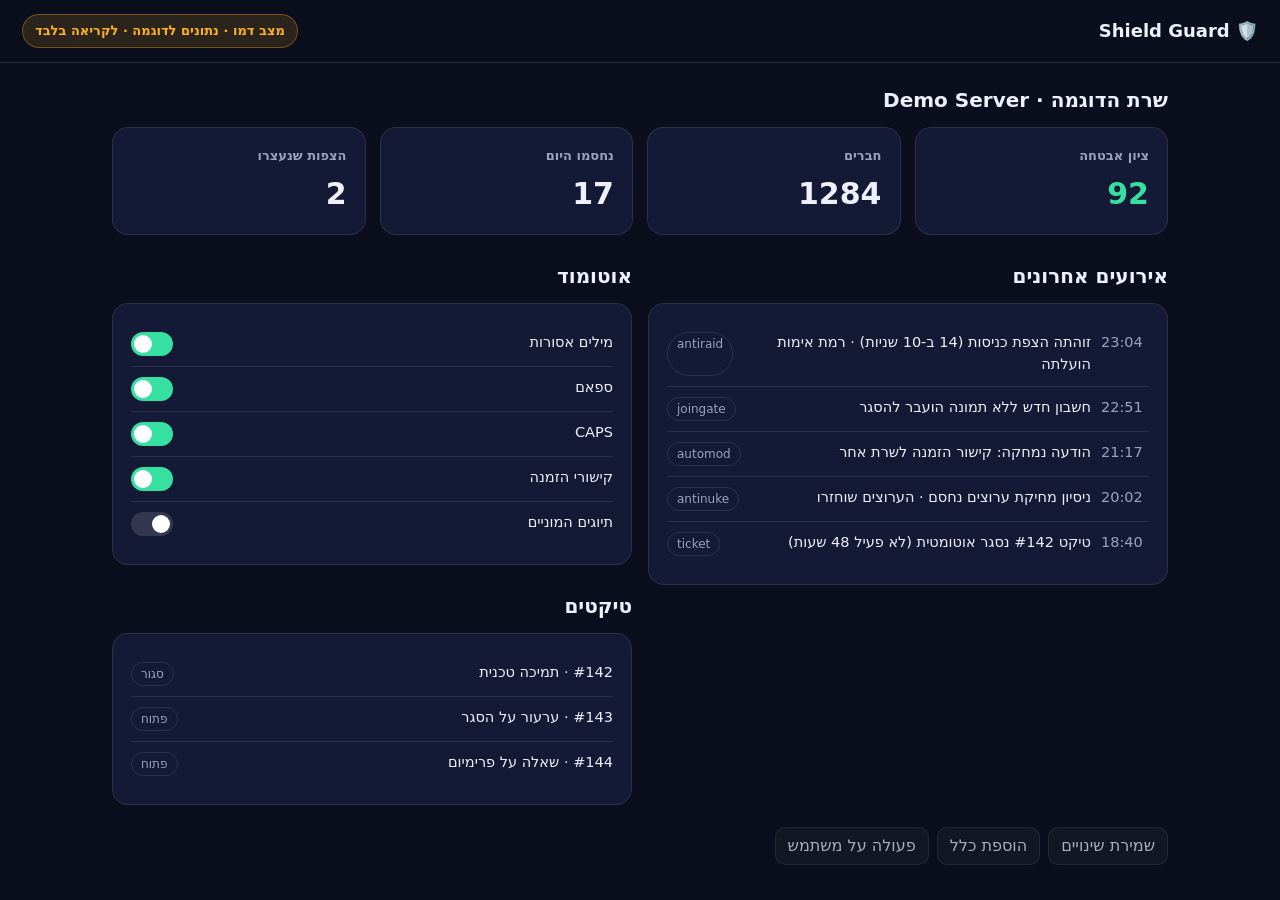
==== demo/index.html @ 6fbee2c7 "Add dashboard preview section and read-only encrypted demo Co-Authored-By: Claude Haiku 5.5 <noreply" ====
<!DOCTYPE html>
<html lang="he" dir="rtl">
<head>
<meta charset="utf-8">
<meta http-equiv="Content-Security-Policy" content="default-src 'none'; script-src 'self'; style-src 'self' 'unsafe-inline'; img-src 'self' data:; connect-src 'none'; base-uri 'none'; form-action 'none'; object-src 'none'">
<meta name="referrer" content="no-referrer">
<meta name="robots" content="noindex,nofollow">
<meta name="viewport" content="width=device-width, initial-scale=1">
<title>Shield Guard · דמו לקריאה בלבד</title>
<style>
:root{--bg:#0b0e1c;--card:#141935;--line:#ffffff1a;--text:#eef0fb;--muted:#9aa2bf;--accent:#6c7bff;--ok:#35e0a1;--warn:#ffb020;--bad:#ff5d7a}
*{box-sizing:border-box;margin:0}
body{background:var(--bg);color:var(--text);font-family:system-ui,"Segoe UI",Arial,sans-serif;line-height:1.5}
.top{display:flex;justify-content:space-between;align-items:center;padding:14px 22px;border-bottom:1px solid var(--line);gap:12px;flex-wrap:wrap}
.brand{font-weight:800;font-size:18px}
.demo{background:#ffb02022;color:var(--warn);border:1px solid #ffb02055;padding:6px 12px;border-radius:99px;font-size:13px;font-weight:700}
.wrap{max-width:1100px;margin:0 auto;padding:22px}
.grid{display:grid;grid-template-columns:repeat(auto-fit,minmax(200px,1fr));gap:14px}
.card{background:var(--card);border:1px solid var(--line);border-radius:16px;padding:18px}
.card h3{font-size:13px;color:var(--muted);font-weight:600;margin-bottom:6px}
.card b{font-size:30px;font-weight:800}
.score{color:var(--ok)}
h2{font-size:20px;margin:26px 0 12px}
.row{display:flex;justify-content:space-between;gap:10px;padding:10px 0;border-bottom:1px solid var(--line);font-size:14.5px}
.row:last-child{border-bottom:0}
.t{color:var(--muted);font-variant-numeric:tabular-nums;direction:ltr;min-width:48px}
.tag{font-size:12px;padding:2px 9px;border-radius:99px;border:1px solid var(--line);color:var(--muted);white-space:nowrap}
.sw{width:42px;height:24px;border-radius:99px;background:#ffffff22;position:relative;flex:none}
.sw::after{content:"";position:absolute;top:3px;inset-inline-start:3px;width:18px;height:18px;border-radius:50%;background:#fff;transition:.2s}
.sw.on{background:var(--ok)}.sw.on::after{inset-inline-start:21px}
.two{display:grid;grid-template-columns:1fr 1fr;gap:16px}
@media(max-width:760px){.two{grid-template-columns:1fr}}
button{font:inherit;color:inherit;background:#ffffff0d;border:1px solid var(--line);padding:6px 12px;border-radius:10px;cursor:not-allowed;opacity:.7}
#toast{position:fixed;bottom:20px;left:50%;transform:translateX(-50%);background:#000c;color:#fff;padding:10px 16px;border-radius:12px;font-size:14px;opacity:0;transition:.25s;pointer-events:none}
#toast.show{opacity:1}
#err{padding:40px;text-align:center;color:var(--bad)}
</style>
</head>
<body>
<div class="top">
  <div class="brand">🛡️ Shield Guard</div>
  <div class="demo">מצב דמו · נתונים לדוגמה · לקריאה בלבד</div>
</div>
<div class="wrap" id="app"><div id="err" hidden>לא ניתן לטעון את הדמו.</div></div>
<div id="toast"></div>
<script src="data.js"></script>
<script src="app.js"></script>
</body>
</html>
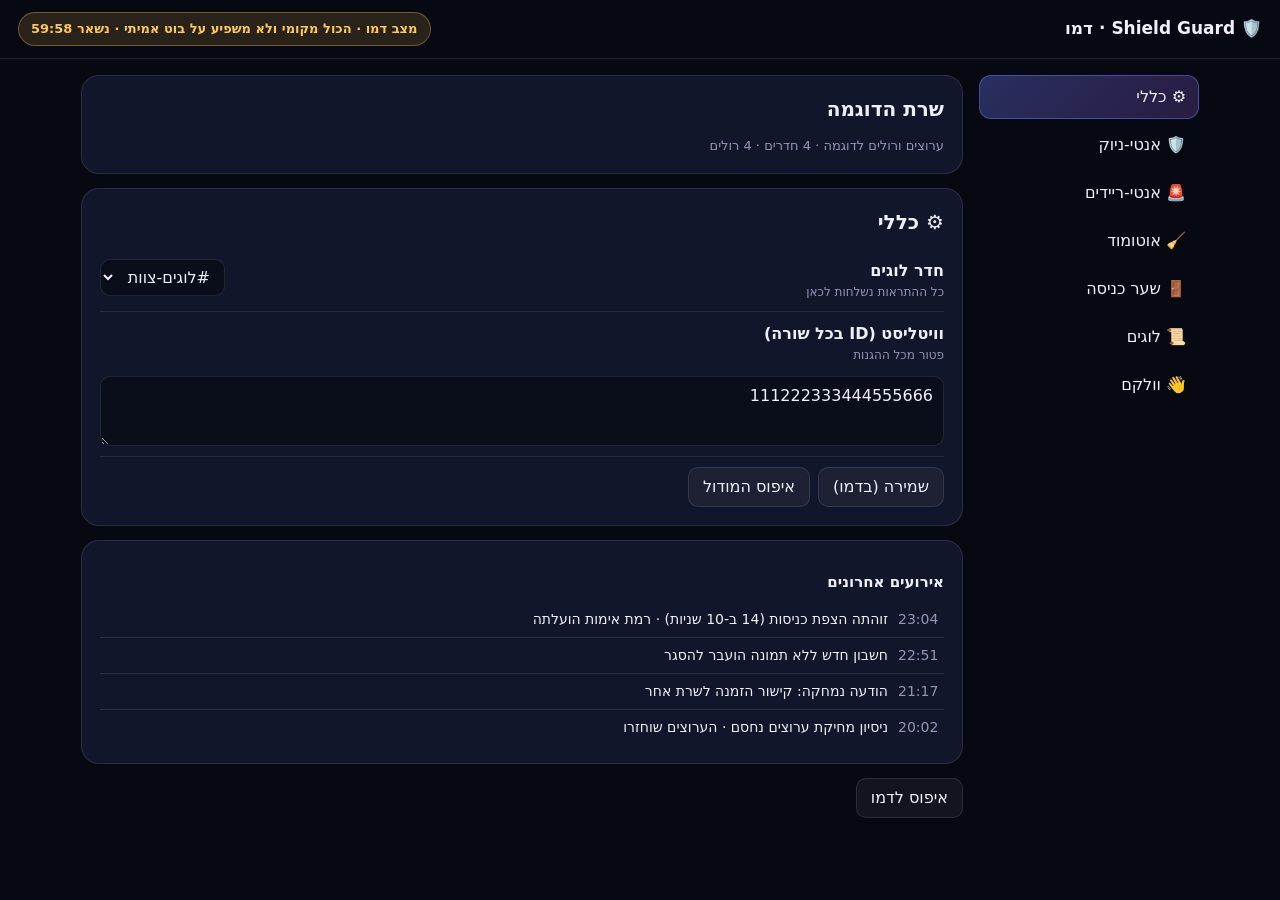
==== commit 5549a25c: "Rebuild demo: all modules interactive locally, encrypted config, 1-hour access Co-Authored-By: Claud" ====
--- a/demo/index.html
+++ b/demo/index.html
@@ -6,42 +6,58 @@
 <meta name="referrer" content="no-referrer">
 <meta name="robots" content="noindex,nofollow">
 <meta name="viewport" content="width=device-width, initial-scale=1">
-<title>Shield Guard · דמו לקריאה בלבד</title>
+<title>Shield Guard · דמו (שעה)</title>
 <style>
-:root{--bg:#0b0e1c;--card:#141935;--line:#ffffff1a;--text:#eef0fb;--muted:#9aa2bf;--accent:#6c7bff;--ok:#35e0a1;--warn:#ffb020;--bad:#ff5d7a}
+:root{--bg:#070912;--card:#12162a;--line:#ffffff1a;--text:#eef0fb;--muted:#8f97b5;--ac:#6c7bff;--ac2:#b06cff;--ok:#35e0a1;--warn:#ffc857;--bad:#ff5d73;--inp:#0a0d1a}
 *{box-sizing:border-box;margin:0}
-body{background:var(--bg);color:var(--text);font-family:system-ui,"Segoe UI",Arial,sans-serif;line-height:1.5}
-.top{display:flex;justify-content:space-between;align-items:center;padding:14px 22px;border-bottom:1px solid var(--line);gap:12px;flex-wrap:wrap}
-.brand{font-weight:800;font-size:18px}
-.demo{background:#ffb02022;color:var(--warn);border:1px solid #ffb02055;padding:6px 12px;border-radius:99px;font-size:13px;font-weight:700}
-.wrap{max-width:1100px;margin:0 auto;padding:22px}
-.grid{display:grid;grid-template-columns:repeat(auto-fit,minmax(200px,1fr));gap:14px}
-.card{background:var(--card);border:1px solid var(--line);border-radius:16px;padding:18px}
-.card h3{font-size:13px;color:var(--muted);font-weight:600;margin-bottom:6px}
-.card b{font-size:30px;font-weight:800}
-.score{color:var(--ok)}
-h2{font-size:20px;margin:26px 0 12px}
-.row{display:flex;justify-content:space-between;gap:10px;padding:10px 0;border-bottom:1px solid var(--line);font-size:14.5px}
-.row:last-child{border-bottom:0}
-.t{color:var(--muted);font-variant-numeric:tabular-nums;direction:ltr;min-width:48px}
-.tag{font-size:12px;padding:2px 9px;border-radius:99px;border:1px solid var(--line);color:var(--muted);white-space:nowrap}
-.sw{width:42px;height:24px;border-radius:99px;background:#ffffff22;position:relative;flex:none}
-.sw::after{content:"";position:absolute;top:3px;inset-inline-start:3px;width:18px;height:18px;border-radius:50%;background:#fff;transition:.2s}
-.sw.on{background:var(--ok)}.sw.on::after{inset-inline-start:21px}
-.two{display:grid;grid-template-columns:1fr 1fr;gap:16px}
-@media(max-width:760px){.two{grid-template-columns:1fr}}
-button{font:inherit;color:inherit;background:#ffffff0d;border:1px solid var(--line);padding:6px 12px;border-radius:10px;cursor:not-allowed;opacity:.7}
-#toast{position:fixed;bottom:20px;left:50%;transform:translateX(-50%);background:#000c;color:#fff;padding:10px 16px;border-radius:12px;font-size:14px;opacity:0;transition:.25s;pointer-events:none}
+body{background:var(--bg);color:var(--text);font-family:system-ui,"Segoe UI",Arial,sans-serif;line-height:1.5;min-height:100vh}
+.top{display:flex;justify-content:space-between;align-items:center;gap:12px;padding:12px 18px;border-bottom:1px solid var(--line);flex-wrap:wrap}
+.brand{font-weight:800;font-size:17px}
+.badge{padding:6px 12px;border-radius:99px;font-size:13px;font-weight:700;background:#ffc85722;color:var(--warn);border:1px solid #ffc85755}
+.wrap{display:grid;grid-template-columns:220px 1fr;gap:16px;max-width:1150px;margin:0 auto;padding:16px}
+@media(max-width:800px){.wrap{grid-template-columns:1fr}}
+nav{display:grid;gap:4px;align-content:start;position:sticky;top:10px;height:fit-content}
+nav button{text-align:start;background:none;border:1px solid transparent;color:var(--text);padding:9px 12px;border-radius:12px;font:inherit;cursor:pointer}
+nav button:hover{background:#ffffff0d}nav button.on{background:linear-gradient(135deg,#6c7bff55,#b06cff33);border-color:#6c7bff77}
+.card{background:var(--card);border:1px solid var(--line);border-radius:18px;padding:18px;margin-bottom:14px}
+h1{font-size:20px;margin-bottom:12px}h2{font-size:15px;margin:12px 0 8px}
+.fld{display:flex;gap:12px;align-items:flex-start;justify-content:space-between;padding:10px 0;border-bottom:1px solid var(--line);flex-wrap:wrap}
+.fld:last-child{border-bottom:0}
+.fld>div:first-child{flex:1;min-width:200px}.fld small{color:var(--muted);display:block;font-size:12px}
+input,select,textarea{background:var(--inp);color:var(--text);border:1px solid var(--line);border-radius:10px;padding:7px 10px;font:inherit;min-width:120px}
+textarea{width:100%;min-height:70px}
+input[type=checkbox]{width:42px;height:24px;min-width:0;accent-color:var(--ok)}
+.btns{display:flex;gap:8px;flex-wrap:wrap;margin-top:10px}
+button.act{font:inherit;color:var(--text);background:#ffffff0d;border:1px solid var(--line);padding:7px 14px;border-radius:10px;cursor:pointer}
+button.act:hover{border-color:var(--ac)}
+.muted{color:var(--muted);font-size:13px}
+.ev{padding:7px 0;border-bottom:1px solid var(--line);font-size:14px;display:flex;gap:10px}.ev:last-child{border:0}
+.t{color:var(--muted);direction:ltr;min-width:46px}
+#timer{font-variant-numeric:tabular-nums;direction:ltr}
+#lock{position:fixed;inset:0;background:#070912f2;display:none;place-items:center;text-align:center;padding:20px;z-index:9}
+#lock.show{display:grid}
+#toast{position:fixed;bottom:18px;left:50%;transform:translateX(-50%);background:#000d;color:#fff;padding:9px 16px;border-radius:12px;font-size:14px;opacity:0;transition:.25s;pointer-events:none}
 #toast.show{opacity:1}
-#err{padding:40px;text-align:center;color:var(--bad)}
 </style>
 </head>
 <body>
 <div class="top">
-  <div class="brand">🛡️ Shield Guard</div>
-  <div class="demo">מצב דמו · נתונים לדוגמה · לקריאה בלבד</div>
+  <div class="brand">🛡️ Shield Guard · דמו</div>
+  <div class="badge">מצב דמו · הכול מקומי ולא משפיע על בוט אמיתי · נשאר <span id="timer">--:--</span></div>
 </div>
-<div class="wrap" id="app"><div id="err" hidden>לא ניתן לטעון את הדמו.</div></div>
+<div class="wrap">
+  <nav id="nav"></nav>
+  <main>
+    <div class="card" id="server"></div>
+    <div class="card" id="mod"></div>
+    <div class="card" id="evs"><h2>אירועים אחרונים</h2><div id="evl"></div></div>
+    <div class="btns"><button class="act" id="reset">איפוס לדמו</button></div>
+  </main>
+</div>
+<div id="lock"><div class="card" style="max-width:420px">
+  <h1>תוקף הדמו הסתיים</h1>
+  <p class="muted">הדמו זמין לשעה אחת בלבד. לשאלות ולהתקנה אמיתית פנו אלינו.</p>
+</div></div>
 <div id="toast"></div>
 <script src="data.js"></script>
 <script src="app.js"></script>
